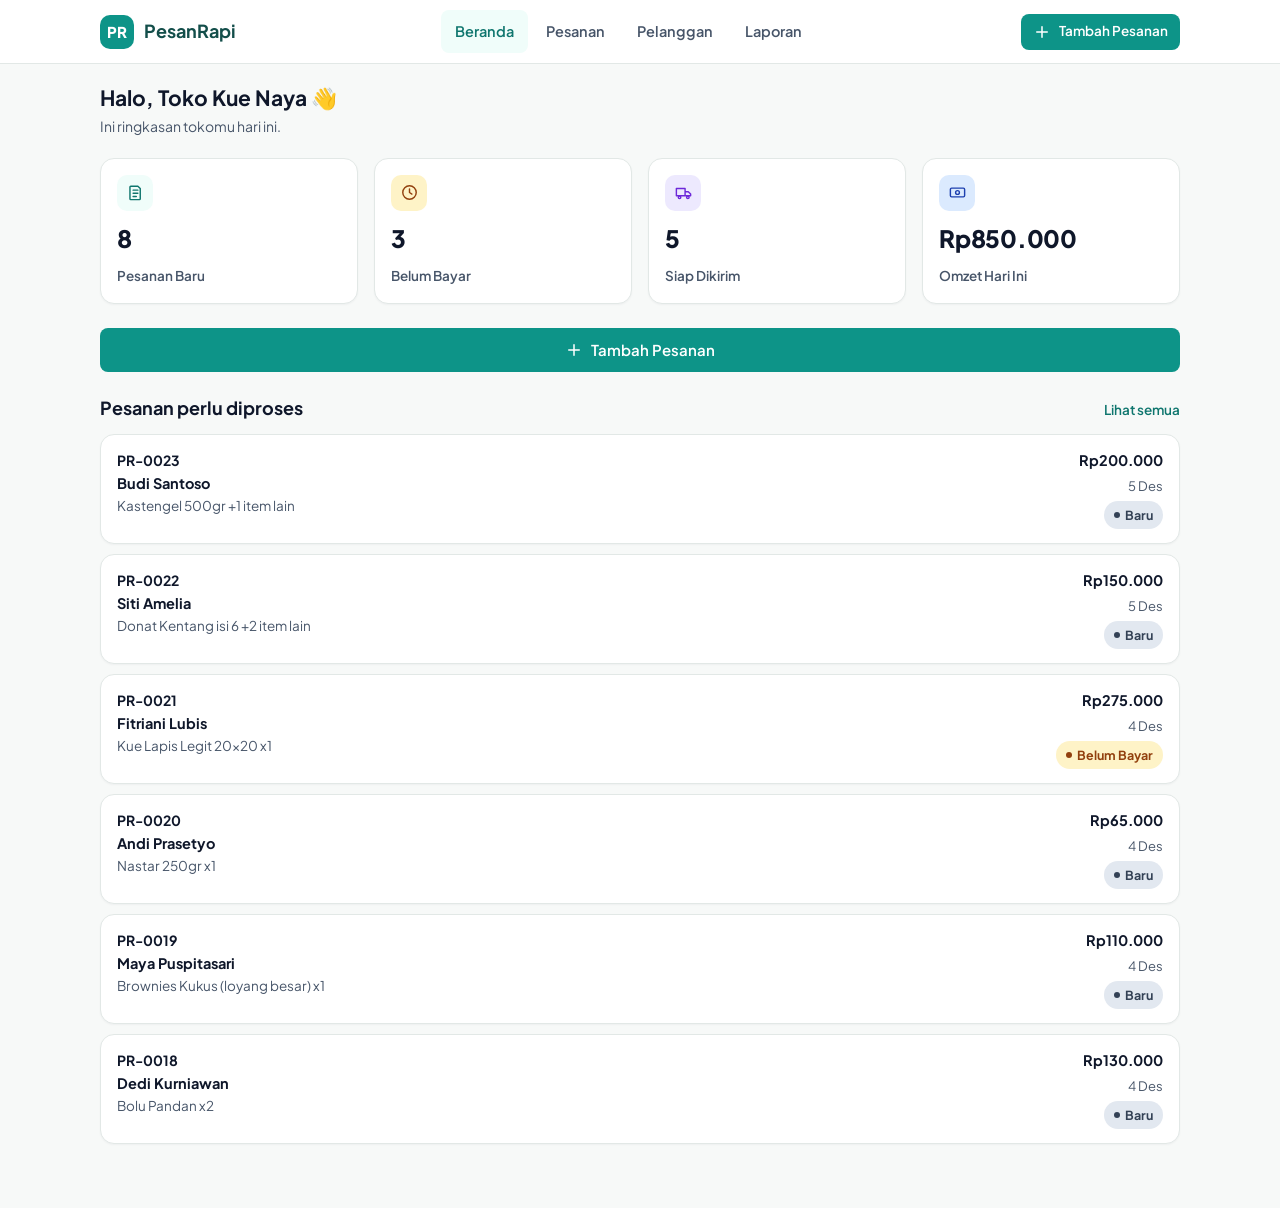
==== dashboard.html @ b1951d51 "✨ Buat dashboard SaaS PesanRapi untuk UMKM kelola pesanan WhatsApp 5 halaman (landing, dashboard, pe" ====
<!doctype html>
<html lang="id">
<head>
<meta charset="UTF-8">
<meta name="viewport" content="width=device-width, initial-scale=1">
<title>Dashboard — PesanRapi</title>
<meta name="description" content="Ringkasan pesanan WhatsApp harian: pesanan baru, belum bayar, siap dikirim, dan omzet hari ini.">
<link rel="icon" href="data:image/svg+xml,%3Csvg xmlns='http://www.w3.org/2000/svg' viewBox='0 0 32 32'%3E%3Crect width='32' height='32' rx='8' fill='%230d9488'/%3E%3Ctext x='16' y='22' font-size='15' font-weight='700' text-anchor='middle' fill='white' font-family='Arial'%3EP%3C/text%3E%3C/svg%3E">
<link rel="preconnect" href="https://fonts.googleapis.com">
<link rel="preconnect" href="https://fonts.gstatic.com" crossorigin>
<link href="https://fonts.googleapis.com/css2?family=Plus+Jakarta+Sans:wght@400;500;600;700;800&display=swap" rel="stylesheet">
<link rel="stylesheet" href="assets/css/style.css">
</head>
<body data-page="dashboard" class="app-body">

<div id="app-header"></div>

<main class="container" style="padding-top:20px">

  <div style="display:flex; align-items:center; justify-content:space-between; gap:12px; margin-bottom:20px;">
    <div>
      <h1 style="font-size:21px;" id="greeting">Halo 👋</h1>
      <p class="text-muted" style="font-size:14px; margin-top:4px;">Ini ringkasan tokomu hari ini.</p>
    </div>
  </div>

  <div class="stat-grid">
    <div class="stat-card">
      <div class="stat-icon teal"><svg viewBox="0 0 24 24" fill="none" stroke="currentColor" stroke-width="1.8"><path stroke-linecap="round" stroke-linejoin="round" d="M6 4h9l3 3v13a1 1 0 0 1-1 1H6a1 1 0 0 1-1-1V5a1 1 0 0 1 1-1Z"/><path stroke-linecap="round" stroke-linejoin="round" d="M9 9h6M9 13h6M9 17h4"/></svg></div>
      <div class="stat-value" id="stat-baru">0</div>
      <div class="stat-label">Pesanan Baru</div>
    </div>
    <div class="stat-card">
      <div class="stat-icon amber"><svg viewBox="0 0 24 24" fill="none" stroke="currentColor" stroke-width="1.8"><circle cx="12" cy="12" r="8.5"/><path stroke-linecap="round" stroke-linejoin="round" d="M12 7.5V12l3 2"/></svg></div>
      <div class="stat-value" id="stat-unpaid">0</div>
      <div class="stat-label">Belum Bayar</div>
    </div>
    <div class="stat-card">
      <div class="stat-icon violet"><svg viewBox="0 0 24 24" fill="none" stroke="currentColor" stroke-width="1.8"><path stroke-linecap="round" stroke-linejoin="round" d="M3 7h11v9H3zM14 11h4l3 3v2h-7z"/><circle cx="7" cy="18" r="1.6"/><circle cx="17.5" cy="18" r="1.6"/></svg></div>
      <div class="stat-value" id="stat-ready">0</div>
      <div class="stat-label">Siap Dikirim</div>
    </div>
    <div class="stat-card">
      <div class="stat-icon blue"><svg viewBox="0 0 24 24" fill="none" stroke="currentColor" stroke-width="1.8"><rect x="3" y="6.5" width="18" height="11" rx="1.6"/><circle cx="12" cy="12" r="2.4"/></svg></div>
      <div class="stat-value" id="stat-omzet">Rp0</div>
      <div class="stat-label">Omzet Hari Ini</div>
    </div>
  </div>

  <button class="btn btn-primary btn-block" style="margin-bottom:24px;" onclick="location.href='pesanan.html?new=1'">
    <svg viewBox="0 0 24 24" fill="none" stroke="currentColor" stroke-width="2" style="width:18px;height:18px;"><path stroke-linecap="round" d="M12 5v14M5 12h14"/></svg> Tambah Pesanan
  </button>

  <section style="margin-bottom:32px;">
    <div class="section-title">
      <h2>Pesanan perlu diproses</h2>
      <a href="pesanan.html">Lihat semua</a>
    </div>
    <div class="order-list" id="action-order-list"></div>
  </section>

</main>

<div id="app-bottomnav"></div>

<script src="assets/js/data.js"></script>
<script src="assets/js/ui.js"></script>
<script src="assets/js/dashboard.js"></script>
</body>
</html>
---- assets/css/style.css ----
/* =========================================================
   PesanRapi — Design System
   Palette: Teal/Hijau tua (produk: bakery/UMKM, friendly SaaS)
   Font: Plus Jakarta Sans
   ========================================================= */

:root {
  /* Colors */
  --primary: #0d9488;
  --primary-dark: #0f766e;
  --primary-darker: #134e4a;
  --primary-light: #ccfbf1;
  --primary-tint: #f0fdfa;

  --cta: #ea580c;
  --cta-dark: #c2410c;

  --bg: #f7f9f8;
  --surface: #ffffff;
  --border: #e2e8e6;
  --border-strong: #cbd5d1;

  --text: #0f172a;
  --text-muted: #475569;
  --text-soft: #64748b;

  /* Status badges */
  --status-baru-bg: #e2e8f0;
  --status-baru-text: #334155;
  --status-unpaid-bg: #fef3c7;
  --status-unpaid-text: #92400e;
  --status-process-bg: #dbeafe;
  --status-process-text: #1e40af;
  --status-ready-bg: #ede9fe;
  --status-ready-text: #6d28d9;
  --status-done-bg: #dcfce7;
  --status-done-text: #166534;

  /* Effects */
  --radius-sm: 8px;
  --radius: 14px;
  --radius-lg: 20px;
  --shadow-sm: 0 1px 2px rgba(15, 23, 42, 0.04);
  --shadow: 0 2px 10px rgba(15, 23, 42, 0.06);
  --shadow-lg: 0 12px 32px rgba(15, 23, 42, 0.10);

  --header-h: 64px;
  --bottomnav-h: 64px;
}

* { box-sizing: border-box; }

html { -webkit-text-size-adjust: 100%; }

body {
  margin: 0;
  font-family: "Plus Jakarta Sans", "Inter", system-ui, -apple-system, sans-serif;
  background: var(--bg);
  color: var(--text);
  font-size: 16px;
  line-height: 1.6;
  -webkit-font-smoothing: antialiased;
}

img { max-width: 100%; display: block; }

a { color: inherit; text-decoration: none; }

button { font-family: inherit; }

h1, h2, h3, h4 { margin: 0; line-height: 1.3; font-weight: 700; }

p { margin: 0; }

ul { margin: 0; padding: 0; list-style: none; }

@media (prefers-reduced-motion: reduce) {
  *, *::before, *::after {
    animation-duration: 0.001ms !important;
    animation-iteration-count: 1 !important;
    transition-duration: 0.001ms !important;
  }
}

:focus-visible {
  outline: 2px solid var(--primary-dark);
  outline-offset: 2px;
  border-radius: 4px;
}

.container {
  max-width: 1120px;
  margin: 0 auto;
  padding: 0 20px;
}

.text-muted { color: var(--text-muted); }
.text-soft { color: var(--text-soft); }

/* ---------------------------------------------------------
   App Shell (Dashboard, Pesanan, Pelanggan, Laporan)
   --------------------------------------------------------- */
.app-body {
  padding-top: var(--header-h);
  padding-bottom: calc(var(--bottomnav-h) + 16px);
  min-height: 100vh;
}

@media (min-width: 900px) {
  .app-body { padding-bottom: 32px; }
}

.app-header {
  position: fixed;
  top: 0; left: 0; right: 0;
  height: var(--header-h);
  background: var(--surface);
  border-bottom: 1px solid var(--border);
  z-index: 30;
  display: flex;
  align-items: center;
}

.app-header-inner {
  width: 100%;
  max-width: 1120px;
  margin: 0 auto;
  padding: 0 20px;
  display: flex;
  align-items: center;
  justify-content: space-between;
  gap: 16px;
}

.brand {
  display: flex;
  align-items: center;
  gap: 10px;
  font-weight: 700;
  font-size: 18px;
  color: var(--primary-darker);
}

.brand-mark {
  width: 34px; height: 34px;
  border-radius: 10px;
  background: var(--primary);
  color: #fff;
  display: flex;
  align-items: center;
  justify-content: center;
  font-weight: 800;
  font-size: 15px;
  flex-shrink: 0;
}

.desktop-nav {
  display: none;
  gap: 4px;
}

@media (min-width: 900px) {
  .desktop-nav { display: flex; }
}

.desktop-nav a {
  padding: 10px 14px;
  border-radius: var(--radius-sm);
  color: var(--text-muted);
  font-weight: 600;
  font-size: 14.5px;
  transition: background-color 180ms ease, color 180ms ease;
  cursor: pointer;
}

.desktop-nav a:hover { background: var(--primary-tint); color: var(--primary-darker); }
.desktop-nav a[aria-current="page"] { background: var(--primary-tint); color: var(--primary-dark); }

.header-actions { display: flex; align-items: center; gap: 10px; }

@media (max-width: 479px) {
  .add-btn-label { display: none; }
  .header-actions .btn { padding: 11px; }
}

/* Bottom tab bar (mobile) */
.bottom-nav {
  position: fixed;
  bottom: 0; left: 0; right: 0;
  height: var(--bottomnav-h);
  background: var(--surface);
  border-top: 1px solid var(--border);
  display: grid;
  grid-template-columns: repeat(4, 1fr);
  z-index: 30;
  padding-bottom: env(safe-area-inset-bottom, 0);
}

@media (min-width: 900px) {
  .bottom-nav { display: none; }
}

.bottom-nav a {
  display: flex;
  flex-direction: column;
  align-items: center;
  justify-content: center;
  gap: 3px;
  color: var(--text-soft);
  font-size: 11.5px;
  font-weight: 600;
  cursor: pointer;
}

.bottom-nav a svg { width: 22px; height: 22px; }

.bottom-nav a[aria-current="page"] { color: var(--primary-dark); }

/* ---------------------------------------------------------
   Buttons
   --------------------------------------------------------- */
.btn {
  display: inline-flex;
  align-items: center;
  justify-content: center;
  gap: 8px;
  border: none;
  border-radius: var(--radius-sm);
  padding: 11px 18px;
  font-size: 15px;
  font-weight: 600;
  cursor: pointer;
  transition: background-color 180ms ease, color 180ms ease, border-color 180ms ease, transform 100ms ease;
  min-height: 44px;
  line-height: 1.2;
}

.btn svg { width: 18px; height: 18px; flex-shrink: 0; }

.btn-primary { background: var(--primary); color: #fff; }
.btn-primary:hover { background: var(--primary-dark); }
.btn-primary:active { transform: scale(0.98); }

.btn-cta { background: var(--cta); color: #fff; }
.btn-cta:hover { background: var(--cta-dark); }

.btn-outline { background: transparent; color: var(--primary-dark); border: 1.5px solid var(--border-strong); }
.btn-outline:hover { background: var(--primary-tint); border-color: var(--primary); }

.btn-ghost { background: transparent; color: var(--text-muted); }
.btn-ghost:hover { background: #eef2f1; }

.btn-danger-ghost { background: transparent; color: #b91c1c; }
.btn-danger-ghost:hover { background: #fef2f2; }

.btn-sm { padding: 8px 12px; font-size: 13.5px; min-height: 36px; }
.btn-block { width: 100%; }
.btn:disabled { opacity: 0.6; cursor: not-allowed; }

.icon-btn {
  width: 40px; height: 40px;
  display: inline-flex;
  align-items: center;
  justify-content: center;
  border-radius: 10px;
  border: 1px solid var(--border);
  background: var(--surface);
  color: var(--text-muted);
  cursor: pointer;
  flex-shrink: 0;
  transition: background-color 180ms ease, border-color 180ms ease;
}
.icon-btn:hover { background: var(--primary-tint); border-color: var(--primary); color: var(--primary-dark); }
.icon-btn svg { width: 19px; height: 19px; }

/* ---------------------------------------------------------
   Cards
   --------------------------------------------------------- */
.card {
  background: var(--surface);
  border: 1px solid var(--border);
  border-radius: var(--radius);
  box-shadow: var(--shadow-sm);
}

.card-pad { padding: 18px; }

@media (min-width: 640px) {
  .card-pad { padding: 22px; }
}

.section-title {
  display: flex;
  align-items: baseline;
  justify-content: space-between;
  gap: 12px;
  margin-bottom: 14px;
}

.section-title h2 { font-size: 18px; }
.section-title a { font-size: 13.5px; font-weight: 600; color: var(--primary-dark); cursor: pointer; }

/* Summary stat cards */
.stat-grid {
  display: grid;
  grid-template-columns: repeat(2, 1fr);
  gap: 12px;
  margin-bottom: 24px;
}

@media (min-width: 640px) {
  .stat-grid { grid-template-columns: repeat(4, 1fr); gap: 16px; }
}

.stat-card {
  background: var(--surface);
  border: 1px solid var(--border);
  border-radius: var(--radius);
  padding: 16px;
  box-shadow: var(--shadow-sm);
  display: flex;
  flex-direction: column;
  gap: 8px;
}

.stat-icon {
  width: 36px; height: 36px;
  border-radius: 10px;
  display: flex;
  align-items: center;
  justify-content: center;
}
.stat-icon svg { width: 19px; height: 19px; }
.stat-icon.teal { background: var(--primary-tint); color: var(--primary-dark); }
.stat-icon.amber { background: var(--status-unpaid-bg); color: var(--status-unpaid-text); }
.stat-icon.violet { background: var(--status-ready-bg); color: var(--status-ready-text); }
.stat-icon.blue { background: var(--status-process-bg); color: var(--status-process-text); }

.stat-value { font-size: 24px; font-weight: 800; letter-spacing: -0.01em; }
.stat-label { font-size: 13.5px; color: var(--text-muted); font-weight: 600; }

/* ---------------------------------------------------------
   Badges
   --------------------------------------------------------- */
.badge {
  display: inline-flex;
  align-items: center;
  gap: 5px;
  padding: 4px 10px;
  border-radius: 999px;
  font-size: 12.5px;
  font-weight: 700;
  white-space: nowrap;
}
.badge::before { content: ""; width: 6px; height: 6px; border-radius: 50%; background: currentColor; }

.badge-baru { background: var(--status-baru-bg); color: var(--status-baru-text); }
.badge-unpaid { background: var(--status-unpaid-bg); color: var(--status-unpaid-text); }
.badge-process { background: var(--status-process-bg); color: var(--status-process-text); }
.badge-ready { background: var(--status-ready-bg); color: var(--status-ready-text); }
.badge-done { background: var(--status-done-bg); color: var(--status-done-text); }
.badge-loyal { background: #fff7ed; color: #c2410c; }

/* ---------------------------------------------------------
   Order rows (responsive table -> card)
   --------------------------------------------------------- */
.order-list { display: flex; flex-direction: column; gap: 10px; }

.order-head-row {
  display: none;
  padding: 0 18px;
  font-size: 12.5px;
  font-weight: 700;
  color: var(--text-soft);
  text-transform: uppercase;
  letter-spacing: 0.03em;
}

@media (min-width: 900px) {
  .order-head-row {
    display: grid;
    grid-template-columns: 100px 1.4fr 1.6fr 110px 100px 130px 40px;
    gap: 12px;
    align-items: center;
  }
}

.order-row {
  background: var(--surface);
  border: 1px solid var(--border);
  border-radius: var(--radius);
  padding: 14px 16px;
  box-shadow: var(--shadow-sm);
  display: grid;
  grid-template-columns: 1fr auto;
  grid-template-areas:
    "no      status"
    "cust    cust"
    "prod    prod"
    "total   date"
    "actions actions";
  gap: 7px 12px;
  align-items: start;
  cursor: default;
}

.order-row > :nth-child(1) { grid-area: no; }
.order-row > :nth-child(2) { grid-area: cust; }
.order-row > :nth-child(3) { grid-area: prod; }
.order-row > :nth-child(4) { grid-area: total; align-self: end; }
.order-row > :nth-child(5) { grid-area: date; align-self: end; justify-self: end; }
.order-row > :nth-child(6) { grid-area: status; justify-self: end; }
.order-row > :nth-child(7) { grid-area: actions; justify-self: end; }

@media (min-width: 900px) {
  .order-row {
    grid-template-columns: 100px 1.4fr 1.6fr 110px 100px 130px 40px;
    grid-template-areas: "no cust prod total date status actions";
    align-items: center;
    padding: 14px 18px;
  }
  .order-row > :nth-child(4),
  .order-row > :nth-child(5) { align-self: center; justify-self: start; }
  .order-row > :nth-child(6) { justify-self: start; }
}

.order-cell-label { font-size: 11.5px; color: var(--text-soft); font-weight: 600; display: none; }
@media (max-width: 899px) {
  .order-cell-label { display: inline; }
}

.order-no { font-weight: 700; font-size: 14px; color: var(--text); }
.order-customer { font-weight: 700; font-size: 14.5px; }
.order-customer-phone { font-size: 12.5px; color: var(--text-soft); font-weight: 500; }
.order-product { font-size: 13.5px; color: var(--text-muted); }
.order-total { font-weight: 700; font-size: 14.5px; }
.order-date { font-size: 13px; color: var(--text-muted); }

.order-actions { position: relative; }

.order-menu {
  position: absolute;
  right: 0; top: calc(100% + 6px);
  background: var(--surface);
  border: 1px solid var(--border);
  border-radius: var(--radius-sm);
  box-shadow: var(--shadow-lg);
  min-width: 190px;
  padding: 6px;
  z-index: 20;
  display: none;
}
.order-menu.open { display: block; }
.order-menu button, .order-menu a {
  width: 100%;
  text-align: left;
  padding: 9px 10px;
  border-radius: 8px;
  border: none;
  background: none;
  font-size: 13.5px;
  font-weight: 600;
  color: var(--text);
  cursor: pointer;
  display: flex;
  align-items: center;
  gap: 8px;
  box-sizing: border-box;
}
.order-menu button svg, .order-menu a svg { width: 16px; height: 16px; flex-shrink: 0; }
.order-menu button:hover, .order-menu a:hover { background: var(--primary-tint); }
.order-menu button.danger { color: #b91c1c; }
.order-menu button.danger:hover { background: #fef2f2; }
.order-menu hr { border: none; border-top: 1px solid var(--border); margin: 4px 0; }

/* Simple order row used on Dashboard "perlu diproses" list */
.order-row-simple {
  background: var(--surface);
  border: 1px solid var(--border);
  border-radius: var(--radius);
  padding: 14px 16px;
  box-shadow: var(--shadow-sm);
  display: flex;
  align-items: flex-start;
  justify-content: space-between;
  gap: 12px;
}
.order-row-simple .order-right { text-align: right; display: flex; flex-direction: column; align-items: flex-end; gap: 4px; }

/* ---------------------------------------------------------
   Filters & search
   --------------------------------------------------------- */
.filter-bar {
  display: flex;
  flex-direction: column;
  gap: 12px;
  margin-bottom: 16px;
}

.search-input-wrap { position: relative; }
.search-input-wrap svg {
  position: absolute; left: 12px; top: 50%; transform: translateY(-50%);
  width: 18px; height: 18px; color: var(--text-soft);
}
.search-input-wrap input {
  width: 100%;
  padding: 11px 12px 11px 38px;
}

.tab-scroll {
  display: flex;
  gap: 8px;
  overflow-x: auto;
  padding-bottom: 2px;
  -ms-overflow-style: none;
  scrollbar-width: none;
}
.tab-scroll::-webkit-scrollbar { display: none; }

.tab-chip {
  flex-shrink: 0;
  padding: 9px 15px;
  border-radius: 999px;
  border: 1.5px solid var(--border);
  background: var(--surface);
  color: var(--text-muted);
  font-weight: 600;
  font-size: 13.5px;
  cursor: pointer;
  transition: background-color 180ms ease, border-color 180ms ease, color 180ms ease;
  min-height: 40px;
}
.tab-chip:hover { border-color: var(--primary); }
.tab-chip.active { background: var(--primary); color: #fff; border-color: var(--primary); }

/* ---------------------------------------------------------
   Forms
   --------------------------------------------------------- */
label { display: block; font-size: 13.5px; font-weight: 700; margin-bottom: 6px; color: var(--text); }

input[type="text"], input[type="tel"], input[type="number"], input[type="date"], input[type="search"], select, textarea {
  width: 100%;
  border: 1.5px solid var(--border-strong);
  border-radius: var(--radius-sm);
  padding: 11px 12px;
  font-size: 15px;
  font-family: inherit;
  background: var(--surface);
  color: var(--text);
  min-height: 44px;
  transition: border-color 180ms ease;
}

input:focus, select:focus, textarea:focus { border-color: var(--primary); }

.form-row { margin-bottom: 16px; }
.form-grid-2 { display: grid; grid-template-columns: 1fr; gap: 16px; }
@media (min-width: 560px) { .form-grid-2 { grid-template-columns: 1fr 1fr; } }

.item-row { display: grid; grid-template-columns: 1fr 60px 100px 32px; gap: 8px; align-items: center; margin-bottom: 8px; }
.item-row input { min-height: 40px; padding: 8px 10px; font-size: 14px; }
.item-remove { width: 32px; height: 32px; border-radius: 8px; border: none; background: #fef2f2; color: #b91c1c; cursor: pointer; display: flex; align-items: center; justify-content: center; }
.item-remove svg { width: 16px; height: 16px; }

.form-hint { font-size: 12.5px; color: var(--text-soft); margin-top: 5px; }

/* ---------------------------------------------------------
   Modal
   --------------------------------------------------------- */
.modal-overlay {
  position: fixed; inset: 0;
  background: rgba(15, 23, 42, 0.45);
  display: none;
  align-items: flex-end;
  justify-content: center;
  z-index: 50;
  padding: 0;
}
.modal-overlay.open { display: flex; }

@media (min-width: 640px) {
  .modal-overlay { align-items: center; padding: 20px; }
}

.modal-panel {
  background: var(--surface);
  width: 100%;
  max-width: 560px;
  max-height: 92vh;
  overflow-y: auto;
  border-radius: 20px 20px 0 0;
  padding: 22px 20px calc(22px + env(safe-area-inset-bottom, 0));
  box-shadow: var(--shadow-lg);
}

@media (min-width: 640px) {
  .modal-panel { border-radius: var(--radius-lg); padding: 26px; }
}

.modal-header {
  display: flex;
  align-items: center;
  justify-content: space-between;
  margin-bottom: 18px;
}
.modal-header h3 { font-size: 19px; }

.modal-actions {
  display: flex;
  gap: 10px;
  margin-top: 6px;
  position: sticky;
  bottom: 0;
  background: var(--surface);
  padding-top: 10px;
}
.modal-actions .btn { flex: 1; }

/* ---------------------------------------------------------
   Empty state / toast
   --------------------------------------------------------- */
.empty-state {
  text-align: center;
  padding: 48px 20px;
  color: var(--text-muted);
}
.empty-state svg { width: 46px; height: 46px; color: var(--border-strong); margin: 0 auto 12px; }
.empty-state p { font-weight: 600; }

.toast {
  position: fixed;
  bottom: calc(var(--bottomnav-h) + 16px);
  left: 50%;
  transform: translateX(-50%) translateY(10px);
  background: var(--primary-darker);
  color: #fff;
  padding: 12px 20px;
  border-radius: 999px;
  font-size: 14px;
  font-weight: 600;
  box-shadow: var(--shadow-lg);
  z-index: 60;
  opacity: 0;
  pointer-events: none;
  transition: opacity 220ms ease, transform 220ms ease;
}
.toast.show { opacity: 1; transform: translateX(-50%) translateY(0); pointer-events: auto; }

@media (min-width: 900px) {
  .toast { bottom: 24px; }
}

/* ---------------------------------------------------------
   Customer list
   --------------------------------------------------------- */
.customer-card {
  background: var(--surface);
  border: 1px solid var(--border);
  border-radius: var(--radius);
  padding: 16px;
  box-shadow: var(--shadow-sm);
  display: flex;
  flex-direction: column;
  gap: 10px;
}

.customer-top { display: flex; align-items: flex-start; justify-content: space-between; gap: 10px; }
.customer-avatar {
  width: 42px; height: 42px;
  border-radius: 50%;
  background: var(--primary-tint);
  color: var(--primary-dark);
  display: flex; align-items: center; justify-content: center;
  font-weight: 800; font-size: 15px;
  flex-shrink: 0;
}
.customer-name-wrap { display: flex; flex-direction: column; gap: 2px; }
.customer-name { font-weight: 700; font-size: 15.5px; }
.customer-phone { font-size: 13px; color: var(--text-soft); }

.customer-stats { display: flex; gap: 18px; padding-top: 8px; border-top: 1px solid var(--border); }
.customer-stat-item { display: flex; flex-direction: column; gap: 2px; }
.customer-stat-value { font-weight: 700; font-size: 14.5px; }
.customer-stat-label { font-size: 11.5px; color: var(--text-soft); font-weight: 600; }

.customer-grid { display: grid; grid-template-columns: 1fr; gap: 12px; }
@media (min-width: 720px) { .customer-grid { grid-template-columns: repeat(2, 1fr); } }
@media (min-width: 1080px) { .customer-grid { grid-template-columns: repeat(3, 1fr); } }

/* ---------------------------------------------------------
   Reports
   --------------------------------------------------------- */
.chart-card { padding: 18px; }
.chart-card canvas { max-height: 220px; }

.top-product-row {
  display: flex;
  align-items: center;
  gap: 12px;
  padding: 10px 0;
  border-bottom: 1px solid var(--border);
}
.top-product-row:last-child { border-bottom: none; }
.top-product-rank {
  width: 26px; height: 26px;
  border-radius: 50%;
  background: var(--primary-tint);
  color: var(--primary-dark);
  font-weight: 800; font-size: 12.5px;
  display: flex; align-items: center; justify-content: center;
  flex-shrink: 0;
}
.top-product-name { flex: 1; font-weight: 600; font-size: 14px; }
.top-product-qty { font-size: 13px; color: var(--text-muted); font-weight: 600; }

/* ---------------------------------------------------------
   Landing Page
   --------------------------------------------------------- */
.landing-header {
  position: sticky; top: 0; z-index: 30;
  background: rgba(247, 249, 248, 0.92);
  backdrop-filter: blur(8px);
  border-bottom: 1px solid var(--border);
}
.landing-header-inner {
  display: flex; align-items: center; justify-content: space-between;
  padding: 14px 20px;
  max-width: 1120px; margin: 0 auto;
}
.landing-header-actions { display: flex; gap: 8px; }

.hero {
  padding: 56px 0 40px;
  text-align: center;
}
.hero h1 {
  font-size: 32px;
  letter-spacing: -0.01em;
  color: var(--primary-darker);
  max-width: 680px;
  margin: 0 auto 16px;
}
@media (min-width: 720px) { .hero h1 { font-size: 44px; } }

.hero p.subtitle {
  font-size: 17px;
  color: var(--text-muted);
  max-width: 560px;
  margin: 0 auto 26px;
}

.hero-ctas { display: flex; flex-wrap: wrap; gap: 12px; justify-content: center; margin-bottom: 32px; }

.hero-preview {
  max-width: 900px;
  margin: 0 auto;
  border-radius: var(--radius-lg);
  overflow: hidden;
  border: 1px solid var(--border);
  box-shadow: var(--shadow-lg);
  background: var(--surface);
  text-align: left;
}

.mock-topbar { display: flex; gap: 6px; padding: 14px 18px; border-bottom: 1px solid var(--border); background: #fafcfb; }
.mock-dot { width: 10px; height: 10px; border-radius: 50%; background: var(--border-strong); }
.mock-body { padding: 20px; }
.mock-stat-row { display: grid; grid-template-columns: repeat(auto-fit, minmax(110px, 1fr)); gap: 10px; margin-bottom: 16px; }
.mock-stat { background: var(--primary-tint); border-radius: 10px; padding: 12px; }
.mock-stat b { display: block; font-size: 16px; color: var(--primary-darker); }
.mock-stat span { font-size: 11.5px; color: var(--text-muted); font-weight: 600; }
.mock-order-row { display: flex; justify-content: space-between; align-items: center; padding: 9px 0; border-top: 1px dashed var(--border); font-size: 13px; gap: 10px; }
.mock-order-row:first-of-type { border-top: none; }
.mock-order-name { font-weight: 700; }
.mock-order-product { color: var(--text-soft); font-size: 12px; }

.section { padding: 56px 0; }
.section-header { text-align: center; max-width: 620px; margin: 0 auto 36px; }
.section-header h2 { font-size: 27px; margin-bottom: 10px; color: var(--text); }
.section-header p { color: var(--text-muted); font-size: 15.5px; }
.eyebrow {
  display: inline-block;
  font-size: 12.5px;
  font-weight: 700;
  color: var(--primary-dark);
  background: var(--primary-tint);
  padding: 5px 12px;
  border-radius: 999px;
  margin-bottom: 12px;
  letter-spacing: 0.02em;
}

.problem-grid, .feature-grid, .testimonial-grid {
  display: grid;
  grid-template-columns: 1fr;
  gap: 16px;
}
@media (min-width: 720px) {
  .problem-grid, .testimonial-grid { grid-template-columns: repeat(3, 1fr); }
  .feature-grid { grid-template-columns: repeat(auto-fit, minmax(230px, 1fr)); }
}

.problem-card, .feature-card {
  background: var(--surface);
  border: 1px solid var(--border);
  border-radius: var(--radius);
  padding: 22px;
  box-shadow: var(--shadow-sm);
}

.problem-card .icon-wrap, .feature-card .icon-wrap {
  width: 44px; height: 44px;
  border-radius: 12px;
  display: flex; align-items: center; justify-content: center;
  margin-bottom: 14px;
}
.problem-card .icon-wrap { background: #fef2f2; color: #b91c1c; }
.feature-card .icon-wrap { background: var(--primary-tint); color: var(--primary-dark); }
.problem-card .icon-wrap svg, .feature-card .icon-wrap svg { width: 22px; height: 22px; }

.problem-card h3, .feature-card h3 { font-size: 16.5px; margin-bottom: 8px; }
.problem-card p, .feature-card p { color: var(--text-muted); font-size: 14.5px; }

.testimonial-card {
  background: var(--surface);
  border: 1px solid var(--border);
  border-radius: var(--radius);
  padding: 22px;
  box-shadow: var(--shadow-sm);
  display: flex;
  flex-direction: column;
  gap: 14px;
}
.testimonial-card p.quote { font-size: 14.5px; color: var(--text); font-style: italic; }
.testimonial-person { display: flex; align-items: center; gap: 10px; }
.testimonial-person .customer-avatar { width: 38px; height: 38px; font-size: 13px; }
.testimonial-person-name { font-size: 13.5px; font-weight: 700; }
.testimonial-person-role { font-size: 12px; color: var(--text-soft); }

.example-tag {
  font-size: 11.5px;
  font-weight: 700;
  color: var(--cta-dark);
  background: #fff7ed;
  padding: 3px 9px;
  border-radius: 999px;
  align-self: flex-start;
}

.final-cta {
  background: linear-gradient(135deg, var(--primary-darker), var(--primary));
  border-radius: var(--radius-lg);
  padding: 44px 24px;
  text-align: center;
  color: #fff;
}
.final-cta h2 { font-size: 25px; margin-bottom: 10px; }
.final-cta p { color: rgba(255,255,255,0.85); margin-bottom: 22px; font-size: 15px; }
.final-cta .btn-cta { background: #fff; color: var(--primary-darker); }
.final-cta .btn-cta:hover { background: #f0fdfa; }

.landing-footer {
  padding: 32px 0 40px;
  text-align: center;
  color: var(--text-soft);
  font-size: 13.5px;
}
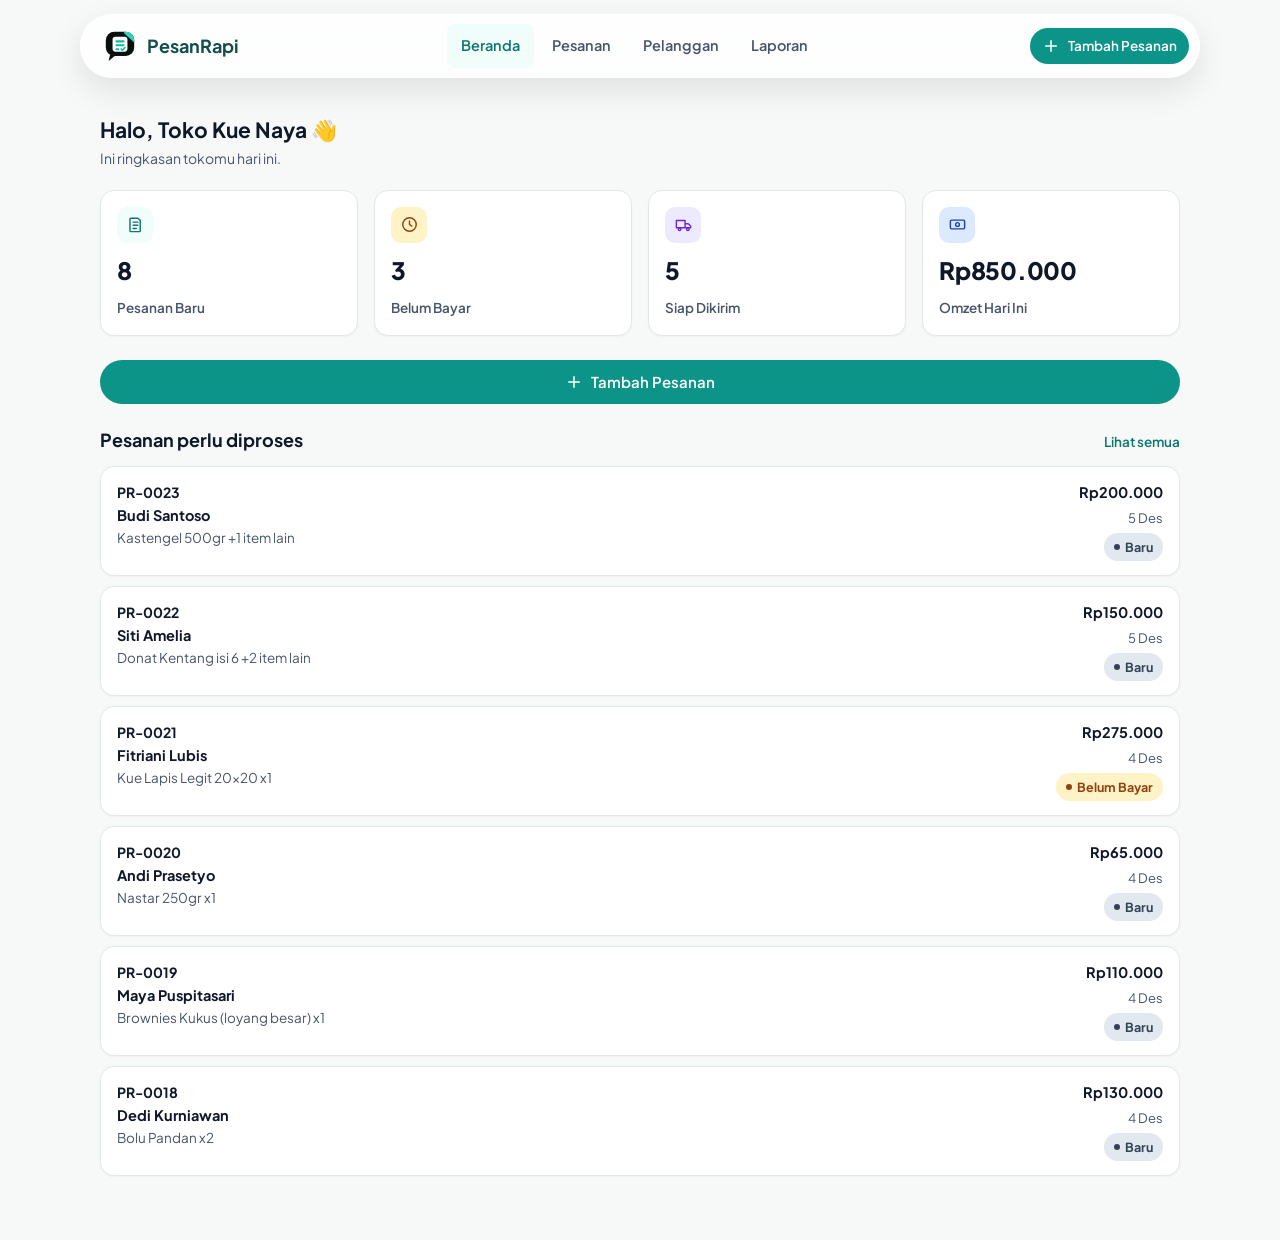
==== commit 7e84ec82: "🎨 Landing page jadi dark premium (hero full-screen) + pasang logo baru Struktur konten & fungsi land" ====
--- a/dashboard.html
+++ b/dashboard.html
@@ -5,7 +5,7 @@
 <meta name="viewport" content="width=device-width, initial-scale=1">
 <title>Dashboard — PesanRapi</title>
 <meta name="description" content="Ringkasan pesanan WhatsApp harian: pesanan baru, belum bayar, siap dikirim, dan omzet hari ini.">
-<link rel="icon" href="data:image/svg+xml,%3Csvg xmlns='http://www.w3.org/2000/svg' viewBox='0 0 32 32'%3E%3Crect width='32' height='32' rx='8' fill='%230d9488'/%3E%3Ctext x='16' y='22' font-size='15' font-weight='700' text-anchor='middle' fill='white' font-family='Arial'%3EP%3C/text%3E%3C/svg%3E">
+<link rel="icon" href="data:image/svg+xml,%3Csvg xmlns='http://www.w3.org/2000/svg' viewBox='0 0 48 48'%3E%3Crect x='4' y='4' width='40' height='34' rx='12' fill='%230a0f0e'/%3E%3Cpath d='M10 36 L8 45 L19 36 Z' fill='%230a0f0e'/%3E%3Cpath d='M32 4a12 12 0 0 1 12 12v3L29 5.3A11.9 11.9 0 0 1 32 4Z' fill='%232dd4bf'/%3E%3Crect x='13.5' y='11' width='21' height='21' rx='4' fill='white'/%3E%3Crect x='17.5' y='16' width='13' height='3' rx='1.5' fill='%2314b8a6'/%3E%3Crect x='17.5' y='21.5' width='13' height='3' rx='1.5' fill='%2314b8a6'/%3E%3Crect x='17.5' y='27' width='5.5' height='3' rx='1.5' fill='%2314b8a6'/%3E%3Cpath d='M25.5 28.2l1.8 1.8 3.6-3.9' stroke='%2314b8a6' stroke-width='2.2' stroke-linecap='round' stroke-linejoin='round'/%3E%3C/svg%3E">
 <link rel="preconnect" href="https://fonts.googleapis.com">
 <link rel="preconnect" href="https://fonts.gstatic.com" crossorigin>
 <link href="https://fonts.googleapis.com/css2?family=Plus+Jakarta+Sans:wght@400;500;600;700;800&display=swap" rel="stylesheet">
--- a/assets/css/style.css
+++ b/assets/css/style.css
@@ -14,11 +14,36 @@
 
   --cta: #ea580c;
   --cta-dark: #c2410c;
+  --amber: #f59e0b;
+  --amber-light: #fef3e2;
 
   --bg: #f7f9f8;
   --surface: #ffffff;
   --border: #e2e8e6;
   --border-strong: #cbd5d1;
+
+  /* Warm hero gradient + floating glass surfaces (used by the app shell
+     header/bottom nav on all light pages) */
+  --hero-gradient: linear-gradient(160deg, #ccfbf1 0%, #f0fdfa 42%, #fef3e2 100%);
+  --glass-bg: rgba(255, 255, 255, 0.72);
+  --glass-border: rgba(255, 255, 255, 0.7);
+  --glass-blur: 18px;
+
+  /* Dark premium palette — landing page only (hero / feature tabs /
+     final CTA / footer). Never used on the light app pages. */
+  --ld-bg: #07100e;
+  --ld-bg-alt: #0a1613;
+  --ld-surface: #101c19;
+  --ld-border: rgba(255, 255, 255, 0.10);
+  --ld-border-strong: rgba(255, 255, 255, 0.18);
+  --ld-text: #f4f8f7;
+  --ld-text-muted: #a8b5b1;
+  --ld-text-soft: #79877f;
+  --ld-accent: #2dd4bf;
+  --ld-accent-2: #5eead4;
+  --ld-orange: #fb923c;
+  --ld-glass-bg: rgba(8, 14, 13, 0.55);
+  --ld-glass-border: rgba(255, 255, 255, 0.14);
 
   --text: #0f172a;
   --text-muted: #475569;
@@ -46,6 +71,7 @@
 
   --header-h: 64px;
   --bottomnav-h: 64px;
+  --header-gap: 14px;
 }
 
 * { box-sizing: border-box; }
@@ -101,8 +127,8 @@
    App Shell (Dashboard, Pesanan, Pelanggan, Laporan)
    --------------------------------------------------------- */
 .app-body {
-  padding-top: var(--header-h);
-  padding-bottom: calc(var(--bottomnav-h) + 16px);
+  padding-top: calc(var(--header-gap) + var(--header-h) + 18px);
+  padding-bottom: calc(var(--header-gap) + var(--bottomnav-h) + 18px);
   min-height: 100vh;
 }
 
@@ -110,22 +136,29 @@
   .app-body { padding-bottom: 32px; }
 }
 
+/* Floating glass navigation — non-interactive positioning shell so
+   clicks outside the visible pill fall through to the page beneath it */
 .app-header {
   position: fixed;
-  top: 0; left: 0; right: 0;
+  top: var(--header-gap); left: 0; right: 0;
+  z-index: 30;
+  display: flex;
+  justify-content: center;
+  pointer-events: none;
+}
+
+.app-header-inner {
+  pointer-events: auto;
+  width: calc(100% - 28px);
+  max-width: 1120px;
   height: var(--header-h);
-  background: var(--surface);
-  border-bottom: 1px solid var(--border);
-  z-index: 30;
-  display: flex;
-  align-items: center;
-}
-
-.app-header-inner {
-  width: 100%;
-  max-width: 1120px;
-  margin: 0 auto;
-  padding: 0 20px;
+  background: var(--glass-bg);
+  backdrop-filter: blur(var(--glass-blur)) saturate(160%);
+  -webkit-backdrop-filter: blur(var(--glass-blur)) saturate(160%);
+  border: 1px solid var(--glass-border);
+  border-radius: 999px;
+  box-shadow: var(--shadow-lg);
+  padding: 0 10px 0 22px;
   display: flex;
   align-items: center;
   justify-content: space-between;
@@ -143,16 +176,12 @@
 
 .brand-mark {
   width: 34px; height: 34px;
-  border-radius: 10px;
-  background: var(--primary);
-  color: #fff;
   display: flex;
   align-items: center;
   justify-content: center;
-  font-weight: 800;
-  font-size: 15px;
   flex-shrink: 0;
 }
+.brand-mark svg { width: 100%; height: 100%; }
 
 .desktop-nav {
   display: none;
@@ -183,17 +212,22 @@
   .header-actions .btn { padding: 11px; }
 }
 
-/* Bottom tab bar (mobile) */
+/* Bottom tab bar (mobile) — floating glass dock, mirrors the header pill */
 .bottom-nav {
   position: fixed;
-  bottom: 0; left: 0; right: 0;
+  bottom: max(var(--header-gap), env(safe-area-inset-bottom, 0px));
+  left: var(--header-gap); right: var(--header-gap);
   height: var(--bottomnav-h);
-  background: var(--surface);
-  border-top: 1px solid var(--border);
+  background: var(--glass-bg);
+  backdrop-filter: blur(var(--glass-blur)) saturate(160%);
+  -webkit-backdrop-filter: blur(var(--glass-blur)) saturate(160%);
+  border: 1px solid var(--glass-border);
+  border-radius: 999px;
+  box-shadow: var(--shadow-lg);
   display: grid;
   grid-template-columns: repeat(4, 1fr);
+  padding: 0 8px;
   z-index: 30;
-  padding-bottom: env(safe-area-inset-bottom, 0);
 }
 
 @media (min-width: 900px) {
@@ -225,8 +259,8 @@
   justify-content: center;
   gap: 8px;
   border: none;
-  border-radius: var(--radius-sm);
-  padding: 11px 18px;
+  border-radius: 999px;
+  padding: 11px 20px;
   font-size: 15px;
   font-weight: 600;
   cursor: pointer;
@@ -716,50 +750,126 @@
 /* ---------------------------------------------------------
    Landing Page
    --------------------------------------------------------- */
+/* Floating glass pill nav, positioned over the hero gradient — same
+   pattern as the app shell header for a consistent premium feel */
 .landing-header {
-  position: sticky; top: 0; z-index: 30;
-  background: rgba(247, 249, 248, 0.92);
-  backdrop-filter: blur(8px);
-  border-bottom: 1px solid var(--border);
-}
+  position: fixed;
+  top: var(--header-gap); left: 0; right: 0;
+  z-index: 40;
+  display: flex;
+  justify-content: center;
+  pointer-events: none;
+}
+/* Navbar — permanent dark liquid glass (reads correctly over both the
+   dark hero and the lighter sections that follow, since it's fixed) */
 .landing-header-inner {
+  pointer-events: auto;
+  width: calc(100% - 28px);
+  max-width: 1120px;
+  background: var(--ld-glass-bg);
+  backdrop-filter: blur(var(--glass-blur)) saturate(160%);
+  -webkit-backdrop-filter: blur(var(--glass-blur)) saturate(160%);
+  border: 1px solid var(--ld-glass-border);
+  border-radius: 999px;
+  box-shadow: 0 12px 32px rgba(0, 0, 0, 0.28);
   display: flex; align-items: center; justify-content: space-between;
-  padding: 14px 20px;
-  max-width: 1120px; margin: 0 auto;
-}
-.landing-header-actions { display: flex; gap: 8px; }
-
+  padding: 12px 12px 12px 22px;
+}
+.landing-header-inner .brand { color: var(--ld-text); }
+.landing-header-inner .btn-ghost { color: var(--ld-text-muted); }
+.landing-header-inner .btn-ghost:hover { background: rgba(255, 255, 255, 0.08); color: var(--ld-text); }
+
+.landing-header-actions { display: flex; gap: 8px; align-items: center; }
+
+@media (max-width: 479px) {
+  .landing-header-actions .btn-ghost { display: none; }
+}
+
+/* Secondary CTA for dark surfaces — transparent + soft white border,
+   used instead of .btn-outline (which stays tuned for the light app UI) */
+.btn-glass {
+  background: rgba(255, 255, 255, 0.06);
+  border: 1.5px solid rgba(255, 255, 255, 0.28);
+  color: #fff;
+}
+.btn-glass:hover { background: rgba(255, 255, 255, 0.12); border-color: rgba(255, 255, 255, 0.42); }
+
+.text-gradient-accent {
+  background: linear-gradient(120deg, var(--ld-accent-2), var(--ld-accent));
+  -webkit-background-clip: text;
+  background-clip: text;
+  color: transparent;
+}
+
+/* Hero — full-screen dark premium, soft teal/orange ambient glow + grain */
 .hero {
-  padding: 56px 0 40px;
+  position: relative;
+  overflow: hidden;
+  min-height: 100vh;
+  min-height: 100svh;
+  display: flex;
+  flex-direction: column;
+  justify-content: center;
+  padding: calc(var(--header-gap) + var(--header-h) + 40px) 0 64px;
   text-align: center;
-}
+  background:
+    radial-gradient(ellipse 62% 46% at 50% 2%, rgba(45, 212, 191, 0.20), transparent 62%),
+    radial-gradient(ellipse 46% 38% at 88% 92%, rgba(251, 146, 60, 0.08), transparent 60%),
+    var(--ld-bg);
+  border-radius: 0 0 40px 40px;
+  color: var(--ld-text);
+}
+.hero::before {
+  content: "";
+  position: absolute;
+  inset: 0;
+  pointer-events: none;
+  mix-blend-mode: overlay;
+  opacity: 0.5;
+  background-image: url("data:image/svg+xml,%3Csvg xmlns='http://www.w3.org/2000/svg' width='140' height='140'%3E%3Cfilter id='n'%3E%3CfeTurbulence type='fractalNoise' baseFrequency='0.85' numOctaves='2' stitchTiles='stitch'/%3E%3C/filter%3E%3Crect width='100%25' height='100%25' filter='url(%23n)' opacity='0.06'/%3E%3C/svg%3E");
+}
+.hero .eyebrow { position: relative; z-index: 1; }
+
 .hero h1 {
-  font-size: 32px;
-  letter-spacing: -0.01em;
-  color: var(--primary-darker);
-  max-width: 680px;
-  margin: 0 auto 16px;
-}
-@media (min-width: 720px) { .hero h1 { font-size: 44px; } }
+  font-size: clamp(34px, 6vw, 58px);
+  font-weight: 800;
+  letter-spacing: -0.02em;
+  line-height: 1.08;
+  color: var(--ld-text);
+  max-width: 760px;
+  margin: 0 auto 18px;
+  position: relative; z-index: 1;
+}
 
 .hero p.subtitle {
   font-size: 17px;
-  color: var(--text-muted);
+  color: var(--ld-text-muted);
   max-width: 560px;
   margin: 0 auto 26px;
-}
-
-.hero-ctas { display: flex; flex-wrap: wrap; gap: 12px; justify-content: center; margin-bottom: 32px; }
+  position: relative; z-index: 1;
+}
+
+.hero-ctas {
+  display: flex; flex-wrap: wrap; gap: 12px; justify-content: center;
+  margin-bottom: 52px;
+  position: relative; z-index: 1;
+}
+
+.hero .btn-primary { background: var(--ld-accent); color: #06231d; }
+.hero .btn-primary:hover { background: var(--ld-accent-2); }
 
 .hero-preview {
-  max-width: 900px;
+  max-width: 920px;
   margin: 0 auto;
-  border-radius: var(--radius-lg);
+  border-radius: 28px;
   overflow: hidden;
-  border: 1px solid var(--border);
-  box-shadow: var(--shadow-lg);
-  background: var(--surface);
+  border: 1px solid rgba(255, 255, 255, 0.14);
+  box-shadow: 0 50px 110px -30px rgba(0, 0, 0, 0.65), 0 0 90px -12px rgba(45, 212, 191, 0.38);
+  background: var(--surface);
+  color: var(--text);
   text-align: left;
+  position: relative;
+  z-index: 1;
 }
 
 .mock-topbar { display: flex; gap: 6px; padding: 14px 18px; border-bottom: 1px solid var(--border); background: #fafcfb; }
@@ -778,6 +888,13 @@
 .section-header { text-align: center; max-width: 620px; margin: 0 auto 36px; }
 .section-header h2 { font-size: 27px; margin-bottom: 10px; color: var(--text); }
 .section-header p { color: var(--text-muted); font-size: 15.5px; }
+
+/* Dark premium band — used for the feature-tabs section, final CTA and
+   footer, so the page alternates light/dark like the reference layout */
+.section-dark { background: var(--ld-bg-alt); }
+.section-dark .section-header h2 { color: var(--ld-text); }
+.section-dark .section-header p { color: var(--ld-text-muted); }
+.section-dark .eyebrow { background: rgba(45, 212, 191, 0.14); color: var(--ld-accent-2); }
 .eyebrow {
   display: inline-block;
   font-size: 12.5px;
@@ -790,17 +907,16 @@
   letter-spacing: 0.02em;
 }
 
-.problem-grid, .feature-grid, .testimonial-grid {
+.problem-grid, .testimonial-grid {
   display: grid;
   grid-template-columns: 1fr;
   gap: 16px;
 }
 @media (min-width: 720px) {
   .problem-grid, .testimonial-grid { grid-template-columns: repeat(3, 1fr); }
-  .feature-grid { grid-template-columns: repeat(auto-fit, minmax(230px, 1fr)); }
-}
-
-.problem-card, .feature-card {
+}
+
+.problem-card {
   background: var(--surface);
   border: 1px solid var(--border);
   border-radius: var(--radius);
@@ -808,18 +924,17 @@
   box-shadow: var(--shadow-sm);
 }
 
-.problem-card .icon-wrap, .feature-card .icon-wrap {
+.problem-card .icon-wrap {
   width: 44px; height: 44px;
   border-radius: 12px;
   display: flex; align-items: center; justify-content: center;
   margin-bottom: 14px;
-}
-.problem-card .icon-wrap { background: #fef2f2; color: #b91c1c; }
-.feature-card .icon-wrap { background: var(--primary-tint); color: var(--primary-dark); }
-.problem-card .icon-wrap svg, .feature-card .icon-wrap svg { width: 22px; height: 22px; }
-
-.problem-card h3, .feature-card h3 { font-size: 16.5px; margin-bottom: 8px; }
-.problem-card p, .feature-card p { color: var(--text-muted); font-size: 14.5px; }
+  background: #fef2f2; color: #b91c1c;
+}
+.problem-card .icon-wrap svg { width: 22px; height: 22px; }
+
+.problem-card h3 { font-size: 16.5px; margin-bottom: 8px; }
+.problem-card p { color: var(--text-muted); font-size: 14.5px; }
 
 .testimonial-card {
   background: var(--surface);
@@ -848,20 +963,146 @@
 }
 
 .final-cta {
-  background: linear-gradient(135deg, var(--primary-darker), var(--primary));
+  position: relative;
+  overflow: hidden;
+  background: linear-gradient(160deg, var(--ld-bg) 0%, #0d332c 100%);
+  border: 1px solid var(--ld-border);
   border-radius: var(--radius-lg);
-  padding: 44px 24px;
+  padding: 48px 24px;
   text-align: center;
   color: #fff;
 }
+.final-cta::before {
+  content: "";
+  position: absolute; inset: 0;
+  background: radial-gradient(ellipse 60% 70% at 50% 100%, rgba(45, 212, 191, 0.28), transparent 65%);
+  pointer-events: none;
+}
+.final-cta h2, .final-cta p { position: relative; z-index: 1; }
+.final-cta .btn-cta { position: relative; z-index: 1; }
 .final-cta h2 { font-size: 25px; margin-bottom: 10px; }
-.final-cta p { color: rgba(255,255,255,0.85); margin-bottom: 22px; font-size: 15px; }
-.final-cta .btn-cta { background: #fff; color: var(--primary-darker); }
-.final-cta .btn-cta:hover { background: #f0fdfa; }
+.final-cta p { color: var(--ld-text-muted); margin-bottom: 22px; font-size: 15px; }
+.final-cta .btn-cta { background: var(--ld-accent); color: #06231d; }
+.final-cta .btn-cta:hover { background: var(--ld-accent-2); }
+
+/* Footer — dark, bookends the hero for a cohesive premium close */
+.footer-dark { background: var(--ld-bg); }
+
+.footer-grid {
+  display: grid;
+  grid-template-columns: 1.4fr 1fr 1fr 1fr;
+  gap: 28px;
+  padding: 44px 0 32px;
+}
+@media (max-width: 720px) {
+  .footer-grid { grid-template-columns: repeat(2, 1fr); gap: 28px 20px; }
+}
+
+.footer-dark .brand { color: var(--ld-text); }
+.footer-brand p { color: var(--ld-text-muted); font-size: 13.5px; margin-top: 10px; max-width: 260px; }
+.footer-col h4 { font-size: 13px; color: var(--ld-text); margin-bottom: 12px; }
+.footer-col ul { display: flex; flex-direction: column; gap: 9px; }
+.footer-col a { color: var(--ld-text-muted); font-size: 13.5px; }
+.footer-col a:hover { color: var(--ld-accent-2); }
 
 .landing-footer {
-  padding: 32px 0 40px;
   text-align: center;
-  color: var(--text-soft);
-  font-size: 13.5px;
-}
+  color: var(--ld-text-soft);
+  font-size: 13px;
+  padding-top: 24px;
+  border-top: 1px solid var(--ld-border);
+}
+
+/* ---------------------------------------------------------
+   Scroll-reveal (respects prefers-reduced-motion via the
+   global transition-duration override near the top of this file)
+   --------------------------------------------------------- */
+[data-reveal] {
+  opacity: 0;
+  transform: translateY(22px);
+  transition: opacity 900ms cubic-bezier(0.16, 1, 0.3, 1), transform 900ms cubic-bezier(0.16, 1, 0.3, 1);
+}
+[data-reveal].reveal-visible { opacity: 1; transform: translateY(0); }
+
+/* Slightly stronger treatment for the hero device mockup — fades up
+   with a subtle scale-in, per the "premium" motion direction */
+[data-reveal].reveal-scale { transform: translateY(28px) scale(0.96); }
+[data-reveal].reveal-scale.reveal-visible { transform: translateY(0) scale(1); }
+
+/* ---------------------------------------------------------
+   Fitur — split card dengan tab interaktif
+   --------------------------------------------------------- */
+.feature-tabs {
+  display: grid;
+  grid-template-columns: 1fr 1.1fr;
+  gap: 8px;
+  background: var(--ld-surface);
+  border: 1px solid var(--ld-border);
+  border-radius: var(--radius-lg);
+  padding: 10px;
+  box-shadow: 0 20px 50px -20px rgba(0, 0, 0, 0.5);
+}
+@media (max-width: 860px) {
+  .feature-tabs { grid-template-columns: 1fr; }
+}
+
+.feature-tab-list { display: flex; flex-direction: column; gap: 2px; padding: 10px; }
+
+.feature-tab {
+  display: flex;
+  gap: 14px;
+  align-items: flex-start;
+  text-align: left;
+  width: 100%;
+  padding: 14px;
+  border-radius: 14px;
+  border: none;
+  background: transparent;
+  cursor: pointer;
+  transition: background-color 180ms ease;
+}
+.feature-tab:hover { background: rgba(255, 255, 255, 0.06); }
+.feature-tab.active { background: rgba(255, 255, 255, 0.07); }
+
+.feature-tab-icon {
+  width: 40px; height: 40px;
+  border-radius: 11px;
+  background: rgba(45, 212, 191, 0.12);
+  color: var(--ld-accent-2);
+  display: flex; align-items: center; justify-content: center;
+  flex-shrink: 0;
+  transition: background-color 180ms ease, color 180ms ease;
+}
+.feature-tab-icon svg { width: 20px; height: 20px; }
+.feature-tab.active .feature-tab-icon { background: var(--ld-accent); color: #06231d; }
+
+.feature-tab strong { display: block; font-size: 15px; margin-bottom: 3px; color: var(--ld-text); }
+.feature-tab .feature-tab-desc { font-size: 13px; color: var(--ld-text-muted); line-height: 1.5; }
+
+.feature-tab-panel-wrap {
+  background: rgba(0, 0, 0, 0.18);
+  border: 1px solid var(--ld-border);
+  border-radius: var(--radius);
+  padding: 24px;
+  display: flex;
+  align-items: center;
+  justify-content: center;
+  min-height: 300px;
+}
+
+.feature-tab-visual { display: none; width: 100%; max-width: 360px; }
+.feature-tab-visual.active { display: block; }
+
+.mini-card {
+  background: var(--surface);
+  border: 1px solid var(--border);
+  border-radius: var(--radius);
+  padding: 16px;
+  box-shadow: var(--shadow-sm);
+  display: flex;
+  flex-direction: column;
+  gap: 12px;
+}
+.mini-card-row { display: flex; align-items: flex-start; justify-content: space-between; gap: 10px; }
+.mini-card-row b { font-size: 13.5px; }
+.mini-sub { font-size: 12px; color: var(--text-soft); margin-top: 2px; }
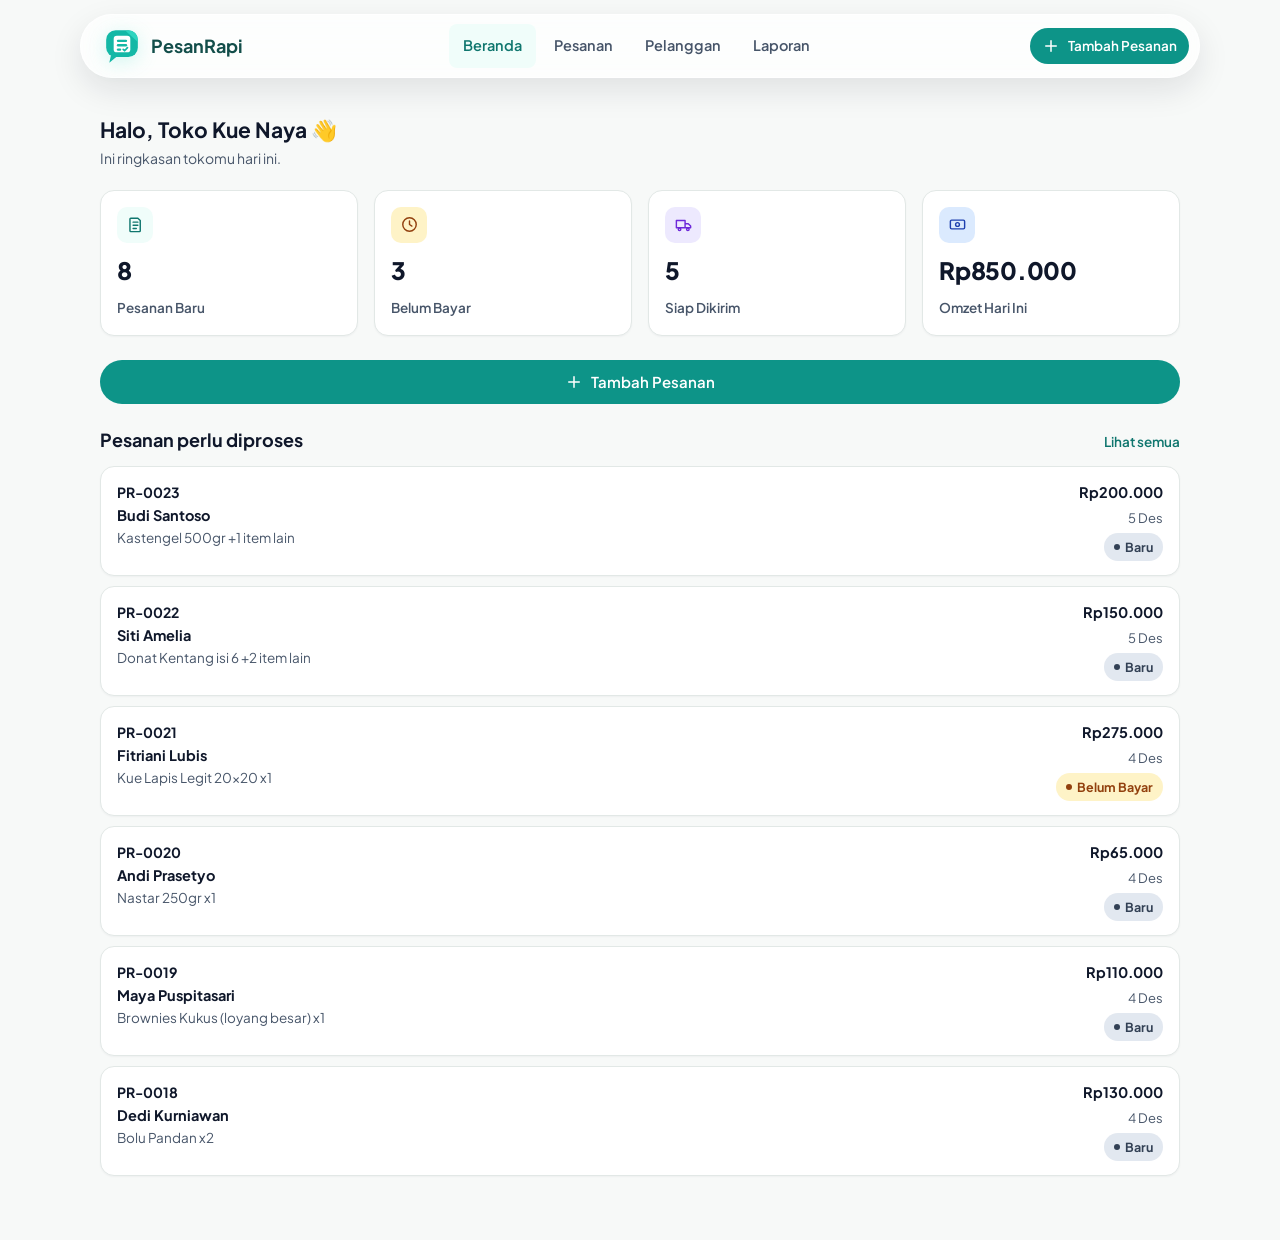
==== commit 020b5eca: "🐛 Fix badge hero terlalu lebar + logo tenggelam di navbar gelap - .hero .eyebrow: flex item di dalam" ====
--- a/dashboard.html
+++ b/dashboard.html
@@ -5,7 +5,7 @@
 <meta name="viewport" content="width=device-width, initial-scale=1">
 <title>Dashboard — PesanRapi</title>
 <meta name="description" content="Ringkasan pesanan WhatsApp harian: pesanan baru, belum bayar, siap dikirim, dan omzet hari ini.">
-<link rel="icon" href="data:image/svg+xml,%3Csvg xmlns='http://www.w3.org/2000/svg' viewBox='0 0 48 48'%3E%3Crect x='4' y='4' width='40' height='34' rx='12' fill='%230a0f0e'/%3E%3Cpath d='M10 36 L8 45 L19 36 Z' fill='%230a0f0e'/%3E%3Cpath d='M32 4a12 12 0 0 1 12 12v3L29 5.3A11.9 11.9 0 0 1 32 4Z' fill='%232dd4bf'/%3E%3Crect x='13.5' y='11' width='21' height='21' rx='4' fill='white'/%3E%3Crect x='17.5' y='16' width='13' height='3' rx='1.5' fill='%2314b8a6'/%3E%3Crect x='17.5' y='21.5' width='13' height='3' rx='1.5' fill='%2314b8a6'/%3E%3Crect x='17.5' y='27' width='5.5' height='3' rx='1.5' fill='%2314b8a6'/%3E%3Cpath d='M25.5 28.2l1.8 1.8 3.6-3.9' stroke='%2314b8a6' stroke-width='2.2' stroke-linecap='round' stroke-linejoin='round'/%3E%3C/svg%3E">
+<link rel="icon" href="data:image/svg+xml,%3Csvg xmlns='http://www.w3.org/2000/svg' viewBox='0 0 48 48'%3E%3Crect x='4' y='4' width='40' height='34' rx='12' fill='%2314b8a6'/%3E%3Cpath d='M10 36 L8 45 L19 36 Z' fill='%2314b8a6'/%3E%3Cpath d='M32 4a12 12 0 0 1 12 12v3L29 5.3A11.9 11.9 0 0 1 32 4Z' fill='%232dd4bf'/%3E%3Crect x='13.5' y='11' width='21' height='21' rx='4' fill='white'/%3E%3Crect x='17.5' y='16' width='13' height='3' rx='1.5' fill='%2314b8a6'/%3E%3Crect x='17.5' y='21.5' width='13' height='3' rx='1.5' fill='%2314b8a6'/%3E%3Crect x='17.5' y='27' width='5.5' height='3' rx='1.5' fill='%2314b8a6'/%3E%3Cpath d='M25.5 28.2l1.8 1.8 3.6-3.9' stroke='%2314b8a6' stroke-width='2.2' stroke-linecap='round' stroke-linejoin='round'/%3E%3C/svg%3E">
 <link rel="preconnect" href="https://fonts.googleapis.com">
 <link rel="preconnect" href="https://fonts.gstatic.com" crossorigin>
 <link href="https://fonts.googleapis.com/css2?family=Plus+Jakarta+Sans:wght@400;500;600;700;800&display=swap" rel="stylesheet">
--- a/assets/css/style.css
+++ b/assets/css/style.css
@@ -175,13 +175,14 @@
 }
 
 .brand-mark {
-  width: 34px; height: 34px;
+  width: 38px; height: 38px;
   display: flex;
   align-items: center;
   justify-content: center;
   flex-shrink: 0;
-}
-.brand-mark svg { width: 100%; height: 100%; }
+  filter: drop-shadow(0 4px 10px rgba(45, 212, 191, 0.22));
+}
+.brand-mark svg { width: 100%; height: 100%; display: block; }
 
 .desktop-nav {
   display: none;
@@ -828,7 +829,20 @@
   opacity: 0.5;
   background-image: url("data:image/svg+xml,%3Csvg xmlns='http://www.w3.org/2000/svg' width='140' height='140'%3E%3Cfilter id='n'%3E%3CfeTurbulence type='fractalNoise' baseFrequency='0.85' numOctaves='2' stitchTiles='stitch'/%3E%3C/filter%3E%3Crect width='100%25' height='100%25' filter='url(%23n)' opacity='0.06'/%3E%3C/svg%3E");
 }
-.hero .eyebrow { position: relative; z-index: 1; }
+.hero .eyebrow {
+  position: relative;
+  z-index: 1;
+  display: inline-flex;
+  width: fit-content;
+  align-self: center;
+  align-items: center;
+  justify-content: center;
+  padding: 7px 14px;
+  border-radius: 999px;
+  background: rgba(45, 212, 191, 0.12);
+  border: 1px solid rgba(94, 234, 212, 0.24);
+  color: #99f6e4;
+}
 
 .hero h1 {
   font-size: clamp(34px, 6vw, 58px);
